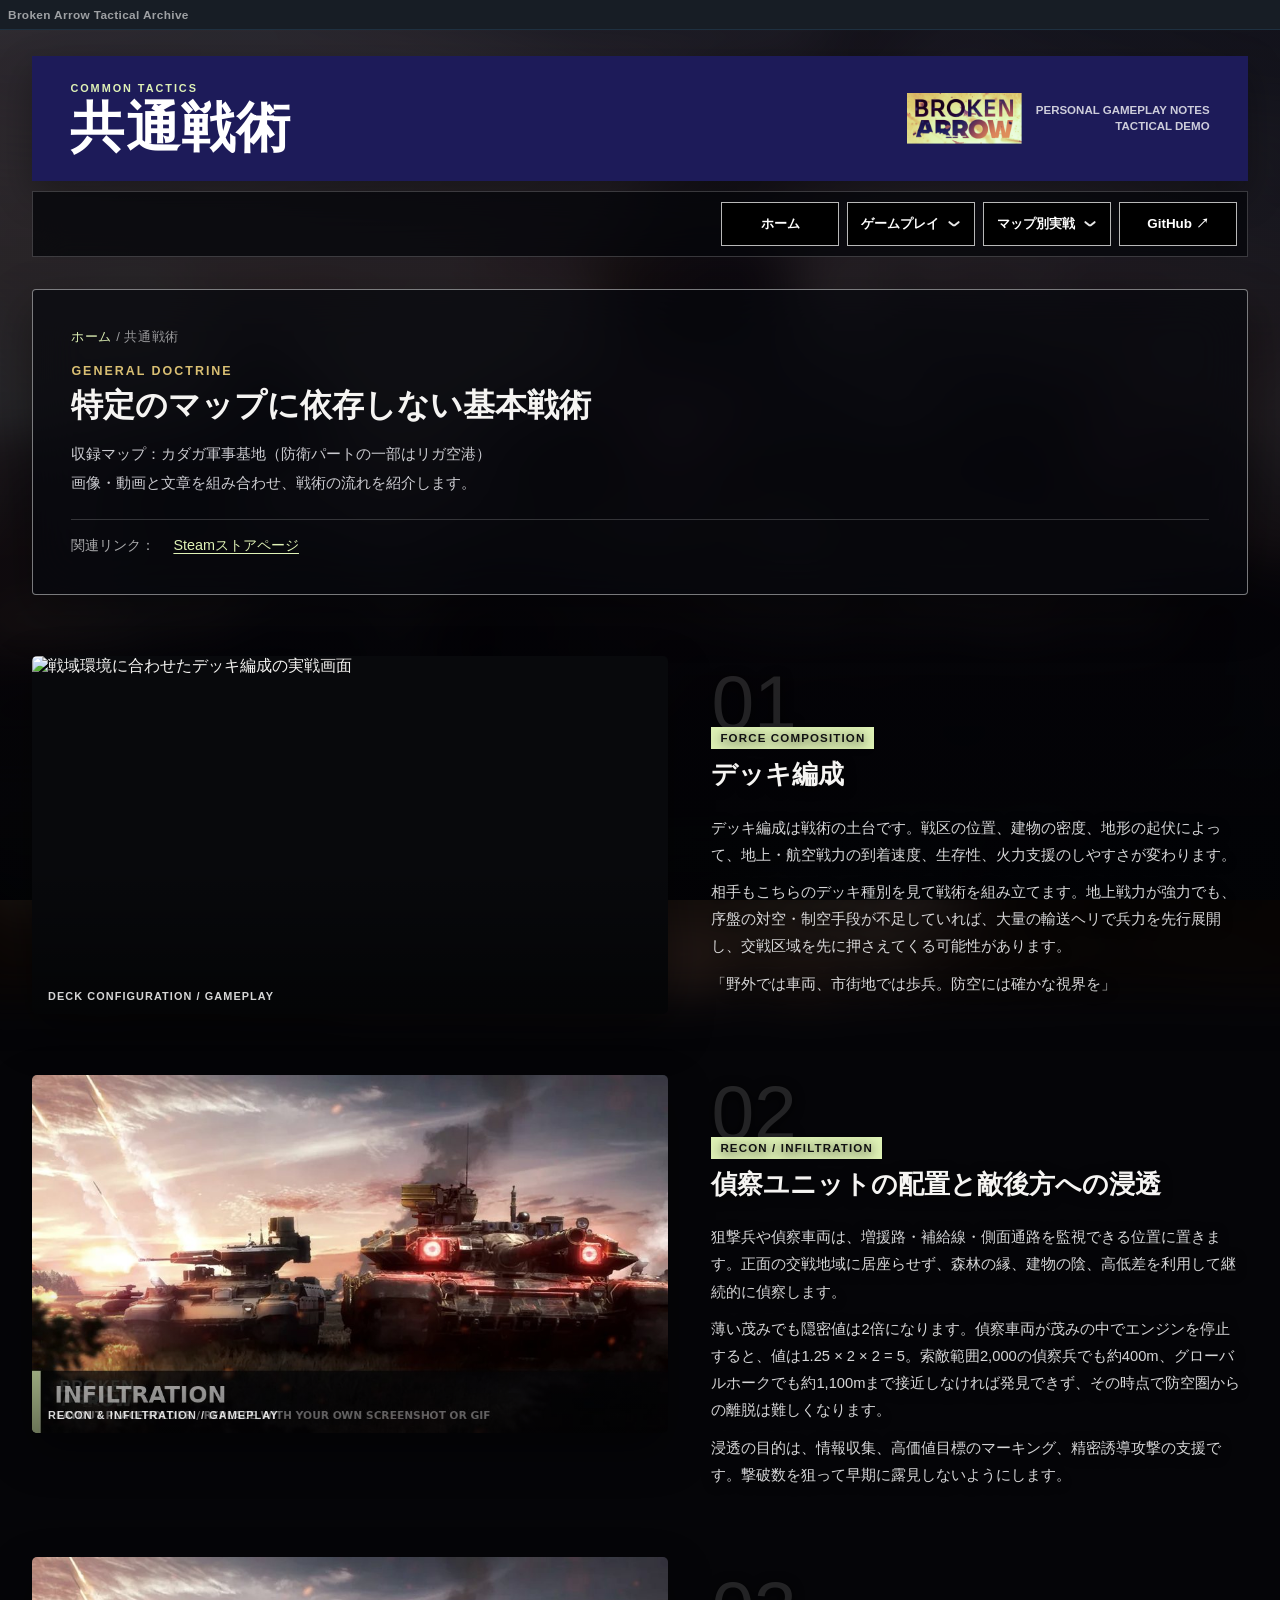
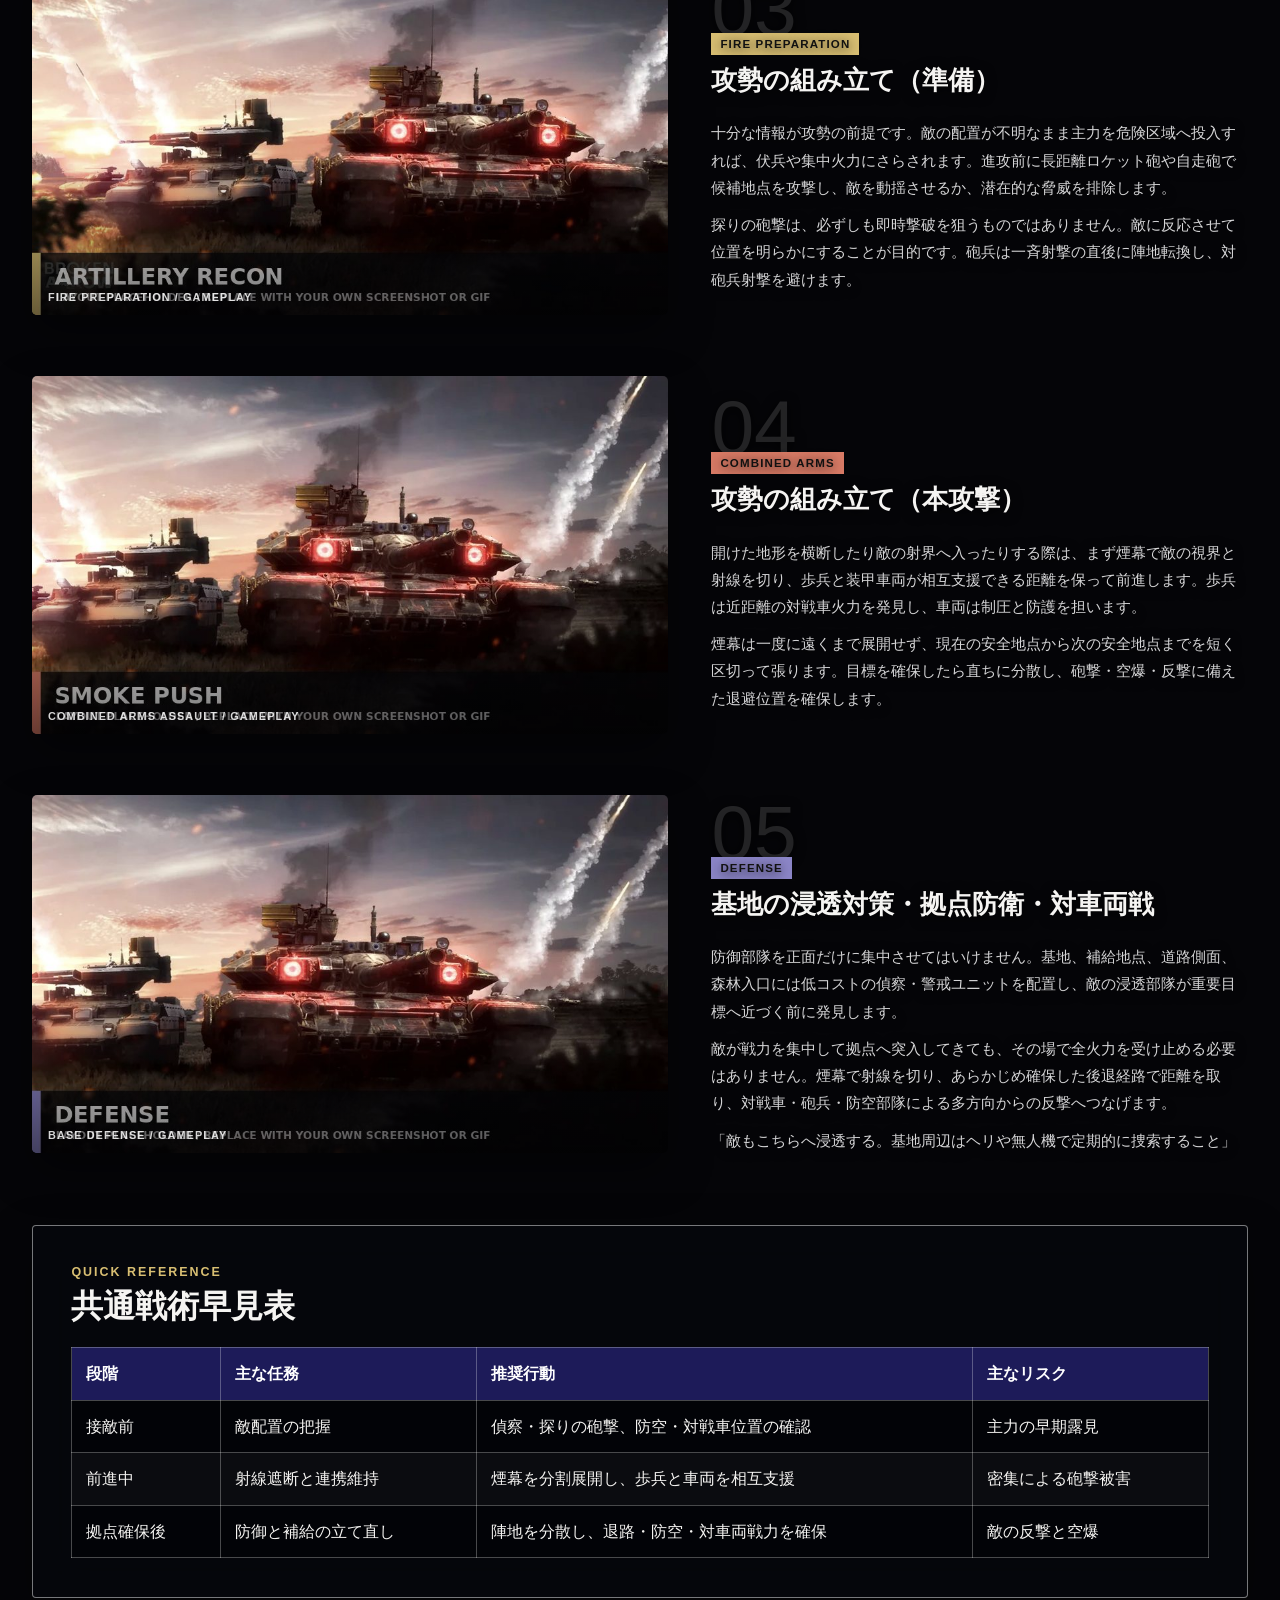
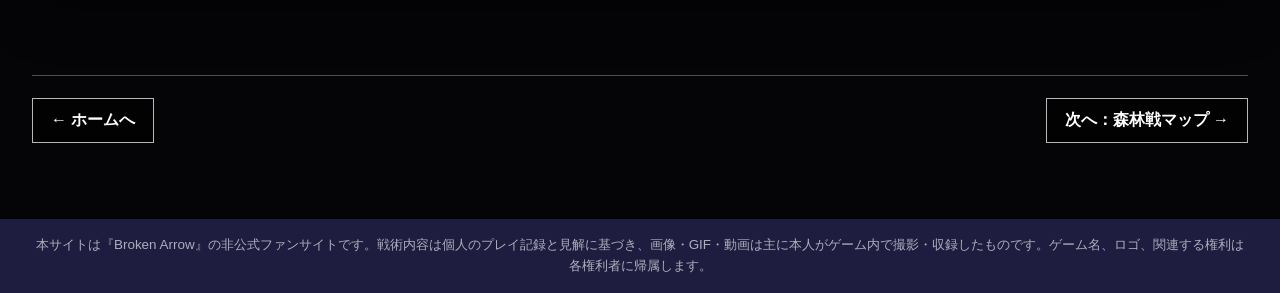
==== basics.html @ 2e955ef0 "Deploy Broken Arrow website" ====
<!DOCTYPE html>
<html lang="ja"><head><meta charset="UTF-8"><meta name="viewport" content="width=device-width, initial-scale=1.0"><title>共通戦術 | Broken Arrow Demo</title><link rel="stylesheet" href="css/style.css"></head>
<body>
<header class="top-line">Broken Arrow Tactical Archive</header>
<header class="manual-title-wrap">
    <div class="manual-title-bar">
        <div>
            <p class="manual-title-kicker">COMMON TACTICS</p>
            <h1>共通戦術</h1>
        </div>
        <div class="manual-title-brand">
            <img src="images/index/broken-arrow-logo.png" alt="Broken Arrowのロゴ">
            <p>PERSONAL GAMEPLAY NOTES<br>TACTICAL DEMO</p>
        </div>
    </div>
</header>
<nav class="global-menu page-frame" aria-label="メインナビゲーション">
    <a class="menu-card " href="index.html" >ホーム</a>
    <div class="menu-dropdown">
        <button class="menu-card menu-dropdown-toggle" type="button" aria-expanded="false">
            ゲームプレイ <span class="menu-chevron" aria-hidden="true"></span>
        </button>
        <div class="menu-panel">
            <div class="menu-submenu">
                <a class="menu-submenu-trigger" href="basics.html" aria-haspopup="true" aria-expanded="false" aria-current="page">
                    <span>共通戦術</span>
                    <span class="menu-submenu-chevron" aria-hidden="true">›</span>
                </a>
                <div class="menu-panel menu-subpanel">
                    <a href="basics.html#intro">共通戦術概要</a>
                    <a href="basics.html#deck-configuration">デッキ編成</a>
                    <a href="basics.html#infiltration">偵察ユニットの配置と敵後方への浸透</a>
                    <a href="basics.html#attack-preparation">攻勢の組み立て（準備）</a>
                    <a href="basics.html#attack-execution">攻勢の組み立て（本攻撃）</a>
                    <a href="basics.html#defense">基地の浸透対策・拠点防衛・対車両戦</a>
                </div>
            </div>
        </div>
    </div>
    <div class="menu-dropdown">
        <button class="menu-card menu-dropdown-toggle" type="button" aria-expanded="false">
            マップ別実戦 <span class="menu-chevron" aria-hidden="true"></span>
        </button>
        <div class="menu-panel">
            <div class="menu-submenu">
                <a class="menu-submenu-trigger" href="forest.html" aria-haspopup="true" aria-expanded="false">
                    <span>森林戦マップ</span>
                    <span class="menu-submenu-chevron" aria-hidden="true">›</span>
                </a>
                <div class="menu-panel menu-subpanel">
                    <a href="forest.html#intro">森林戦概要</a>
                    <a href="forest.html#deck-selection">デッキ選択</a>
                    <a href="forest.html#opening">序盤の拠点確保</a>
                    <a href="forest.html#standoff">対峙</a>
                    <a href="forest.html#fire-support">火力支援</a>
                </div>
            </div>
            <div class="menu-submenu">
                <a class="menu-submenu-trigger" href="city.html" aria-haspopup="true" aria-expanded="false">
                    <span>市街戦マップ</span>
                    <span class="menu-submenu-chevron" aria-hidden="true">›</span>
                </a>
                <div class="menu-panel menu-subpanel">
                    <a href="city.html#intro">市街戦概要</a>
                    <a href="city.html#deck-selection">デッキ選択</a>
                    <a href="city.html#rapid-mobility">迅速展開</a>
                    <a href="city.html#air-ground-coordination">地空連携</a>
                    <a href="city.html#joint-assault">大規模共同攻勢</a>
                </div>
            </div>
        </div>
    </div>
    <a class="menu-card" href="https://github.com/a1554457035/test_station" target="_blank" rel="noopener noreferrer">GitHub ↗</a>
</nav>
<main class="site-main">
<section class="intro-panel page-frame" id="intro">
    <p class="breadcrumb"><a href="index.html">ホーム</a> / 共通戦術</p>
    <p class="section-kicker">GENERAL DOCTRINE</p>
    <h2>特定のマップに依存しない基本戦術</h2>
    <p>収録マップ：カダガ軍事基地（防衛パートの一部はリガ空港）</p>
    <p>画像・動画と文章を組み合わせ、戦術の流れを紹介します。</p>
    <div class="source-links"><span>関連リンク：</span><a href="https://store.steampowered.com/app/1604270/_/" target="_blank" rel="noopener noreferrer">Steamストアページ</a></div>
</section>
<section class="content-module page-frame" id="deck-configuration">
    <figure class="content-media">
        <img src="images/basics/deck-configuration.png" alt="戦域環境に合わせたデッキ編成の実戦画面">
        <figcaption>DECK CONFIGURATION / GAMEPLAY</figcaption>
    </figure>
    <div class="content-copy">
        <p class="module-number">01</p>
        <p class="module-tag tag-lime">FORCE COMPOSITION</p>
        <h2>デッキ編成</h2>
        <p>デッキ編成は戦術の土台です。戦区の位置、建物の密度、地形の起伏によって、地上・航空戦力の到着速度、生存性、火力支援のしやすさが変わります。</p>
        <p>相手もこちらのデッキ種別を見て戦術を組み立てます。地上戦力が強力でも、序盤の対空・制空手段が不足していれば、大量の輸送ヘリで兵力を先行展開し、交戦区域を先に押さえてくる可能性があります。</p>
        <p>「野外では車両、市街地では歩兵。防空には確かな視界を」</p>
    </div>
</section><section class="content-module page-frame" id="infiltration">
    <figure class="content-media">
        <video src="images/basics/recon-infiltration.mp4" poster="images/basics/infiltration.jpg" aria-label="偵察配置と敵後方浸透の実戦映像" autoplay muted loop playsinline preload="metadata"></video>
        <figcaption>RECON &amp; INFILTRATION / GAMEPLAY</figcaption>
    </figure>
    <div class="content-copy">
        <p class="module-number">02</p>
        <p class="module-tag tag-lime">RECON / INFILTRATION</p>
        <h2>偵察ユニットの配置と敵後方への浸透</h2>
        <p>狙撃兵や偵察車両は、増援路・補給線・側面通路を監視できる位置に置きます。正面の交戦地域に居座らせず、森林の縁、建物の陰、高低差を利用して継続的に偵察します。</p>
        <p>薄い茂みでも隠密値は2倍になります。偵察車両が茂みの中でエンジンを停止すると、値は1.25 × 2 × 2 = 5。索敵範囲2,000の偵察兵でも約400m、グローバルホークでも約1,100mまで接近しなければ発見できず、その時点で防空圏からの離脱は難しくなります。</p>
        <p>浸透の目的は、情報収集、高価値目標のマーキング、精密誘導攻撃の支援です。撃破数を狙って早期に露見しないようにします。</p>
    </div>
</section><section class="content-module page-frame" id="attack-preparation">
    <figure class="content-media">
        <video src="images/basics/attack-preparation.mp4" poster="images/basics/artillery-recon.jpg" aria-label="長距離火力で潜在的脅威を制圧する攻勢準備の実戦映像" autoplay muted loop playsinline preload="metadata"></video>
        <figcaption>FIRE PREPARATION / GAMEPLAY</figcaption>
    </figure>
    <div class="content-copy">
        <p class="module-number">03</p>
        <p class="module-tag tag-gold">FIRE PREPARATION</p>
        <h2>攻勢の組み立て（準備）</h2>
        <p>十分な情報が攻勢の前提です。敵の配置が不明なまま主力を危険区域へ投入すれば、伏兵や集中火力にさらされます。進攻前に長距離ロケット砲や自走砲で候補地点を攻撃し、敵を動揺させるか、潜在的な脅威を排除します。</p>
        <p>探りの砲撃は、必ずしも即時撃破を狙うものではありません。敵に反応させて位置を明らかにすることが目的です。砲兵は一斉射撃の直後に陣地転換し、対砲兵射撃を避けます。</p>
    </div>
</section><section class="content-module page-frame" id="attack-execution">
    <figure class="content-media">
        <video src="images/basics/attack-execution.mp4" poster="images/basics/smoke-push.jpg" aria-label="煙幕下で歩兵と装甲車両が連携する実戦映像" autoplay muted loop playsinline preload="metadata"></video>
        <figcaption>COMBINED ARMS ASSAULT / GAMEPLAY</figcaption>
    </figure>
    <div class="content-copy">
        <p class="module-number">04</p>
        <p class="module-tag tag-coral">COMBINED ARMS</p>
        <h2>攻勢の組み立て（本攻撃）</h2>
        <p>開けた地形を横断したり敵の射界へ入ったりする際は、まず煙幕で敵の視界と射線を切り、歩兵と装甲車両が相互支援できる距離を保って前進します。歩兵は近距離の対戦車火力を発見し、車両は制圧と防護を担います。</p>
        <p>煙幕は一度に遠くまで展開せず、現在の安全地点から次の安全地点までを短く区切って張ります。目標を確保したら直ちに分散し、砲撃・空爆・反撃に備えた退避位置を確保します。</p>
    </div>
</section><section class="content-module page-frame" id="defense">
    <figure class="content-media">
        <video src="images/basics/base-defense.mp4" poster="images/basics/defense.jpg" aria-label="基地と拠点の防衛、対車両戦闘の実戦映像" autoplay muted loop playsinline preload="metadata"></video>
        <figcaption>BASE DEFENSE / GAMEPLAY</figcaption>
    </figure>
    <div class="content-copy">
        <p class="module-number">05</p>
        <p class="module-tag tag-purple">DEFENSE</p>
        <h2>基地の浸透対策・拠点防衛・対車両戦</h2>
        <p>防御部隊を正面だけに集中させてはいけません。基地、補給地点、道路側面、森林入口には低コストの偵察・警戒ユニットを配置し、敵の浸透部隊が重要目標へ近づく前に発見します。</p>
        <p>敵が戦力を集中して拠点へ突入してきても、その場で全火力を受け止める必要はありません。煙幕で射線を切り、あらかじめ確保した後退経路で距離を取り、対戦車・砲兵・防空部隊による多方向からの反撃へつなげます。</p>
        <p>「敵もこちらへ浸透する。基地周辺はヘリや無人機で定期的に捜索すること」</p>
    </div>
</section>
<section class="table-panel page-frame"><p class="section-kicker">QUICK REFERENCE</p><h2>共通戦術早見表</h2><div class="table-scroll"><table class="strategy-table"><thead><tr><th>段階</th><th>主な任務</th><th>推奨行動</th><th>主なリスク</th></tr></thead><tbody><tr><td>接敵前</td><td>敵配置の把握</td><td>偵察・探りの砲撃、防空・対戦車位置の確認</td><td>主力の早期露見</td></tr><tr><td>前進中</td><td>射線遮断と連携維持</td><td>煙幕を分割展開し、歩兵と車両を相互支援</td><td>密集による砲撃被害</td></tr><tr><td>拠点確保後</td><td>防御と補給の立て直し</td><td>陣地を分散し、退路・防空・対車両戦力を確保</td><td>敵の反撃と空爆</td></tr></tbody></table></div></section>
<nav class="bottom-nav page-frame"><a href="index.html">← ホームへ</a><a href="forest.html">次へ：森林戦マップ →</a></nav>
</main>
<footer class="site-footer">
    本サイトは『Broken Arrow』の非公式ファンサイトです。戦術内容は個人のプレイ記録と見解に基づき、画像・GIF・動画は主に本人がゲーム内で撮影・収録したものです。ゲーム名、ロゴ、関連する権利は各権利者に帰属します。
</footer>
<script src="js/demo-menu.js"></script>
</body></html>
---- css/style.css ----
* {
    margin: 0;
    padding: 0;
    box-sizing: border-box;
}

:root {
    --manual-blue: #1D1B59;
    --manual-deep: #1E1D40;
    --manual-lime: #DFF2B6;
    --manual-gold: #D9BF73;
    --manual-coral: #D97B66;
    --manual-purple: #8C86C8;
    --page-width: 95%;
    --page-max: 1680px;
    --glass-dark: rgba(7, 8, 13, 0.70);
    --text-main: #F5F4F2;
    --text-muted: #CBCBD0;
}

html {
    min-height: 100%;
    background: #050508;
    scroll-behavior: smooth;
}

body {
    position: relative;
    isolation: isolate;
    min-height: 100vh;
    overflow-x: hidden;
    background: #050508;
    color: var(--text-main);
    font-family: "Noto Sans JP", "Yu Gothic", "Hiragino Kaku Gothic ProN", Meiryo, Arial, sans-serif;
    line-break: strict;
    overflow-wrap: break-word;
}

body::before {
    content: "";
    position: fixed;
    inset: -5%;
    z-index: -2;
    background: url("../images/index/background.png") center top / cover no-repeat;
    filter: blur(22px) brightness(0.48) saturate(0.72);
    transform: scale(1.1);
}

body::after {
    content: "";
    position: fixed;
    inset: 0;
    z-index: -1;
    background:
        linear-gradient(to bottom, rgba(10, 9, 28, 0.38), rgba(2, 3, 6, 0.92)),
        rgba(0, 0, 0, 0.24);
}

a {
    color: inherit;
}

img,
video {
    max-width: 100%;
}

.top-line {
    width: 100%;
    min-height: 30px;
    padding: 5px clamp(8px, 0.6vw, 14px);
    display: flex;
    align-items: center;
    background: #171D25;
    color: rgba(255, 255, 255, 0.58);
    border-bottom: 1px solid #1E3040;
    font-size: clamp(0.74rem, 0.82vw, 0.95rem);
    font-weight: 700;
    letter-spacing: 0.03em;
}

.page-frame {
    width: min(var(--page-width), var(--page-max));
    margin-inline: auto;
}

.manual-title-wrap {
    padding-top: clamp(16px, 2vw, 30px);
}

.manual-title-bar {
    width: min(var(--page-width), var(--page-max));
    min-height: clamp(96px, 8vw, 138px);
    margin-inline: auto;
    padding: clamp(18px, 2.1vw, 34px) clamp(22px, 3vw, 48px);
    display: flex;
    align-items: center;
    justify-content: space-between;
    gap: clamp(24px, 4vw, 70px);
    background: var(--manual-blue);
    color: #fff;
    box-shadow: 0 14px 34px rgba(0, 0, 0, 0.32);
}

.manual-title-kicker {
    margin-bottom: 7px;
    color: var(--manual-lime);
    font-size: clamp(0.68rem, 0.8vw, 0.86rem);
    font-weight: 900;
    letter-spacing: 0.18em;
}

.manual-title-bar h1 {
    font-family: Impact, "Arial Narrow", "Noto Sans JP", "Yu Gothic", sans-serif;
    font-size: clamp(2.15rem, 4.2vw, 5rem);
    font-weight: 900;
    line-height: 0.98;
    letter-spacing: 0.025em;
}

.manual-title-brand {
    flex: 0 1 360px;
    min-width: 230px;
    display: flex;
    align-items: center;
    justify-content: flex-end;
    gap: 14px;
}

.manual-title-brand img {
    width: clamp(92px, 9vw, 150px);
    height: auto;
    display: block;
}

.manual-title-brand p {
    color: rgba(255,255,255,0.78);
    font-size: clamp(0.72rem, 0.85vw, 0.9rem);
    font-weight: 800;
    line-height: 1.45;
    text-align: right;
}

.global-menu {
    position: relative;
    z-index: 20;
    margin-top: 10px;
    padding: 10px;
    display: flex;
    align-items: stretch;
    justify-content: flex-end;
    flex-wrap: wrap;
    gap: 8px;
    border: 1px solid rgba(255,255,255,0.20);
    background: rgba(4, 5, 9, 0.72);
    backdrop-filter: blur(16px);
    -webkit-backdrop-filter: blur(16px);
}

.menu-card {
    min-width: 118px;
    min-height: 44px;
    padding: 9px 13px;
    display: inline-flex;
    align-items: center;
    justify-content: center;
    gap: 8px;
    border: 1px solid rgba(255,255,255,0.72);
    background: #000;
    color: #fff;
    font: inherit;
    font-size: 0.84rem;
    font-weight: 800;
    text-decoration: none;
    cursor: pointer;
    transition: background 160ms ease, box-shadow 160ms ease, transform 160ms ease;
}

.menu-card:hover,
.menu-card:focus-visible,
.menu-card.active,
.menu-card[aria-current="page"],
.menu-dropdown.is-open > .menu-card {
    background: linear-gradient(90deg, rgba(223,242,182,0.12), rgba(83,143,75,0.72), rgba(223,242,182,0.12));
    box-shadow: 0 0 18px rgba(87,155,79,0.32);
    transform: translateY(-1px);
}

.menu-card:focus-visible,
.menu-panel a:focus-visible {
    outline: 2px solid var(--manual-lime);
    outline-offset: 2px;
}

.menu-dropdown {
    position: relative;
}

.menu-chevron {
    position: relative;
    width: 14px;
    height: 14px;
    flex: 0 0 14px;
    display: inline-block;
    color: rgba(255,255,255,0.90);
    transform-origin: 50% 50%;
    transition: transform 220ms cubic-bezier(0.22, 1, 0.36, 1);
}

.menu-chevron::before,
.menu-chevron::after {
    content: "";
    position: absolute;
    top: 8.25px;
    width: 7px;
    height: 2px;
    border-radius: 999px;
    background: currentColor;
}

.menu-chevron::before {
    left: 0;
    transform: rotate(40deg);
    transform-origin: right center;
}

.menu-chevron::after {
    right: 0;
    transform: rotate(-40deg);
    transform-origin: left center;
}

.menu-dropdown.is-open > .menu-card .menu-chevron {
    transform: rotate(180deg);
}

.menu-panel {
    position: absolute;
    top: calc(100% + 7px);
    left: 0;
    z-index: 40;
    min-width: 190px;
    padding: 5px;
    display: grid;
    gap: 2px;
    border: 1px solid rgba(255,255,255,0.72);
    background: rgba(0,0,0,0.96);
    opacity: 0;
    visibility: hidden;
    transform: translateY(-7px);
    transition: opacity 160ms ease, transform 160ms ease, visibility 160ms ease;
}

.menu-dropdown.is-open > .menu-panel {
    opacity: 1;
    visibility: visible;
    transform: translateY(0);
}

.menu-panel a {
    padding: 10px 12px;
    color: rgba(255,255,255,0.84);
    text-decoration: none;
    font-size: 0.86rem;
    line-height: 1.45;
}

.menu-panel a:hover {
    background: var(--manual-blue);
    color: #fff;
}

.menu-submenu {
    position: relative;
}

.menu-submenu-trigger {
    display: flex;
    align-items: center;
    justify-content: space-between;
    gap: 18px;
}

.menu-submenu-chevron {
    display: inline-block;
    color: var(--manual-lime);
    font-size: 1.15em;
    line-height: 1;
    transition: transform 160ms ease;
}

.menu-subpanel {
    top: -5px;
    left: calc(100% + 7px);
    min-width: 210px;
    transform: translateX(-7px);
}

.menu-subpanel::before {
    content: "";
    position: absolute;
    top: 0;
    right: 100%;
    width: 8px;
    height: 100%;
}

.menu-submenu:hover > .menu-submenu-trigger,
.menu-submenu:focus-within > .menu-submenu-trigger,
.menu-submenu.is-open > .menu-submenu-trigger {
    background: var(--manual-blue);
    color: #fff;
}

.menu-submenu:hover > .menu-submenu-trigger .menu-submenu-chevron,
.menu-submenu:focus-within > .menu-submenu-trigger .menu-submenu-chevron,
.menu-submenu.is-open > .menu-submenu-trigger .menu-submenu-chevron {
    transform: translateX(2px);
}

.menu-submenu:hover > .menu-subpanel,
.menu-submenu:focus-within > .menu-subpanel,
.menu-submenu.is-open > .menu-subpanel {
    opacity: 1;
    visibility: visible;
    transform: translateX(0);
}

.site-main {
    padding: clamp(18px, 2.5vw, 38px) 0 clamp(54px, 6vw, 96px);
}

.intro-panel,
.directory-panel,
.table-panel {
    height: auto;
    padding: clamp(22px, 3vw, 46px);
    border: 1px solid rgba(255,255,255,0.46);
    border-radius: 4px;
    background: var(--glass-dark);
    box-shadow: 0 18px 46px rgba(0,0,0,0.34);
    backdrop-filter: blur(24px) saturate(0.78);
    -webkit-backdrop-filter: blur(24px) saturate(0.78);
}

.breadcrumb {
    margin-bottom: 18px;
    color: rgba(255,255,255,0.58);
    font-size: 0.82rem;
    letter-spacing: 0.04em;
}

.breadcrumb a {
    color: var(--manual-lime);
    text-decoration: none;
}

.section-kicker {
    margin-bottom: 8px;
    color: var(--manual-gold);
    font-size: 0.78rem;
    font-weight: 900;
    letter-spacing: 0.16em;
}

.intro-panel h2,
.directory-panel h2,
.table-panel h2 {
    margin-bottom: 14px;
    font-size: clamp(1.65rem, 2.5vw, 2.75rem);
    line-height: 1.2;
}

.intro-panel > p:not(.breadcrumb):not(.section-kicker),
.directory-panel > p:not(.section-kicker),
.table-panel > p:not(.section-kicker) {
    max-width: 1120px;
    color: var(--text-muted);
    font-size: clamp(0.96rem, 1.08vw, 1.08rem);
    line-height: 1.9;
}

.source-links {
    margin-top: 22px;
    padding-top: 16px;
    display: flex;
    flex-wrap: wrap;
    gap: 10px 18px;
    border-top: 1px solid rgba(255,255,255,0.18);
    color: rgba(255,255,255,0.66);
    font-size: 0.9rem;
}

.source-links a {
    color: var(--manual-lime);
    text-underline-offset: 3px;
}

.content-module {
    margin-top: clamp(34px, 4.8vw, 78px);
    display: grid;
    grid-template-columns: minmax(0, 1.08fr) minmax(340px, 0.92fr);
    align-items: stretch;
    gap: clamp(24px, 3vw, 56px);
}

.content-media {
    position: relative;
    width: 100%;
    aspect-ratio: 16 / 9;
    align-self: start;
    min-width: 0;
    margin: 0;
    overflow: hidden;
    border-radius: 5px;
    background: #08090C;
    box-shadow: 0 18px 44px rgba(0,0,0,0.42);
}

.content-media::after {
    content: "";
    position: absolute;
    inset: 0;
    pointer-events: none;
    background: linear-gradient(to top, rgba(0,0,0,0.52), transparent 42%);
}

.content-media img,
.content-media video {
    width: 100%;
    height: 100%;
    display: block;
    object-fit: cover;
}

.content-media figcaption {
    position: absolute;
    left: 16px;
    bottom: 12px;
    z-index: 1;
    color: rgba(255,255,255,0.84);
    font-size: clamp(0.68rem, 0.75vw, 0.8rem);
    font-weight: 900;
    letter-spacing: 0.1em;
}

.content-copy {
    min-width: 0;
    min-height: 100%;
    padding: clamp(4px,0.5vw,10px) clamp(4px,0.4vw,10px);
    display: flex;
    flex-direction: column;
    justify-content: center;
    color: var(--text-main);
    text-shadow: 0 2px 12px rgba(0,0,0,0.92);
}

.module-number {
    margin: 0 0 -6px;
    color: rgba(255,255,255,0.13);
    font-family: Impact, "Arial Narrow", Arial, sans-serif;
    font-size: clamp(3.2rem, 6vw, 7rem);
    line-height: 0.8;
}

.module-tag {
    width: fit-content;
    margin-bottom: 10px;
    padding: 5px 9px;
    color: #111;
    font-size: 0.72rem;
    font-weight: 900;
    letter-spacing: 0.1em;
}

.tag-lime { background: var(--manual-lime); }
.tag-gold { background: var(--manual-gold); }
.tag-coral { background: var(--manual-coral); }
.tag-purple { background: var(--manual-purple); }

.content-copy h2 {
    margin-bottom: 14px;
    font-size: clamp(1.45rem, 2vw, 2.35rem);
    line-height: 1.22;
}

.content-copy p:not(.module-number):not(.module-tag) {
    margin-top: 10px;
    color: rgba(242,242,244,0.88);
    font-size: clamp(0.92rem, 1vw, 1.05rem);
    line-height: 1.85;
}

.action-row {
    margin-top: 20px;
    display: flex;
    flex-wrap: wrap;
    gap: 10px;
}

.action-button {
    padding: 10px 16px;
    display: inline-flex;
    align-items: center;
    justify-content: center;
    border: 1px solid rgba(255,255,255,0.78);
    background: rgba(0,0,0,0.62);
    color: #fff;
    font-weight: 800;
    text-decoration: none;
    transition: background 160ms ease, box-shadow 160ms ease;
}

.action-button:hover,
.action-button:focus-visible {
    background: linear-gradient(90deg, rgba(223,242,182,0.10), rgba(83,143,75,0.72), rgba(223,242,182,0.10));
    box-shadow: 0 0 18px rgba(87,155,79,0.32);
}

.steam-visual {
    padding: clamp(18px, 3vw, 36px);
    display: grid;
    align-content: center;
    gap: 18px;
    background: linear-gradient(135deg, #203447, #101A25);
}

.steam-visual::after {
    background: linear-gradient(to top, rgba(0,0,0,0.32), transparent 52%);
}

.steam-visual img {
    width: min(280px, 58%);
    height: auto;
    object-fit: contain;
}

.steam-visual-links {
    position: relative;
    z-index: 2;
    display: grid;
    grid-template-columns: repeat(2, minmax(0,1fr));
    gap: 12px;
}

.steam-visual-links a {
    min-height: 56px;
    padding: 10px 12px;
    display: flex;
    align-items: center;
    justify-content: center;
    border: 1px solid rgba(255,255,255,0.24);
    border-radius: 5px;
    color: #fff;
    font-weight: 800;
    text-align: center;
    text-decoration: none;
}

.steam-store { background: linear-gradient(135deg, #2694D8, #145A96); }
.steam-profile { background: linear-gradient(135deg, #6A9B2F, #3F6F42); }

.directory-panel,
.table-panel {
    margin-top: clamp(38px, 5vw, 76px);
}

.directory-grid {
    margin-top: 24px;
    display: grid;
    grid-template-columns: repeat(3, minmax(0,1fr));
    gap: 16px;
}

.directory-card {
    min-height: 178px;
    padding: 22px;
    display: flex;
    flex-direction: column;
    justify-content: space-between;
    border: 1px solid rgba(255,255,255,0.50);
    background: rgba(0,0,0,0.52);
    color: #fff;
    text-decoration: none;
    transition: transform 160ms ease, background 160ms ease, box-shadow 160ms ease;
}

.directory-card:hover,
.directory-card:focus-visible {
    transform: translateY(-3px);
    background: var(--manual-blue);
    box-shadow: 0 18px 34px rgba(0,0,0,0.32);
}

.directory-card span {
    color: var(--manual-lime);
    font-size: 0.75rem;
    font-weight: 900;
    letter-spacing: 0.14em;
}

.directory-card h3 {
    margin: 12px 0 8px;
    font-size: 1.35rem;
}

.directory-card p {
    color: rgba(255,255,255,0.72);
    line-height: 1.65;
}

.table-scroll {
    margin-top: 22px;
    overflow-x: auto;
}

.strategy-table {
    width: 100%;
    min-width: 760px;
    border-collapse: collapse;
    background: rgba(0,0,0,0.38);
}

.strategy-table th,
.strategy-table td {
    padding: 13px 14px;
    border: 1px solid rgba(255,255,255,0.28);
    text-align: left;
    vertical-align: top;
    line-height: 1.6;
}

.strategy-table th {
    background: var(--manual-blue);
    color: #fff;
}

.strategy-table tr:nth-child(even) td {
    background: rgba(255,255,255,0.035);
}

.bottom-nav {
    margin-top: clamp(46px, 6vw, 92px);
    padding-top: 22px;
    display: flex;
    justify-content: space-between;
    gap: 18px;
    border-top: 1px solid rgba(255,255,255,0.30);
}

.bottom-nav a {
    padding: 11px 18px;
    border: 1px solid rgba(255,255,255,0.72);
    background: rgba(0,0,0,0.54);
    color: #fff;
    font-weight: 800;
    text-decoration: none;
}

.bottom-nav a:hover,
.bottom-nav a:focus-visible {
    background: var(--manual-blue);
}

.site-footer {
    min-height: 64px;
    padding: 16px max(2.5%, 18px);
    display: flex;
    align-items: center;
    justify-content: center;
    background: var(--manual-deep);
    color: rgba(255,255,255,0.64);
    font-size: 0.84rem;
    line-height: 1.55;
    text-align: center;
}

@media (max-width: 980px) {
    .manual-title-bar {
        align-items: flex-start;
        flex-direction: column;
    }

    .manual-title-brand {
        width: 100%;
        justify-content: flex-start;
    }

    .manual-title-brand p {
        text-align: left;
    }

    .global-menu {
        justify-content: flex-start;
    }

    .content-module {
        grid-template-columns: 1fr;
        gap: 20px;
    }

    .content-copy {
        min-height: auto;
        padding-inline: 2px;
    }

    .directory-grid {
        grid-template-columns: repeat(2, minmax(0,1fr));
    }
}

@media (min-width: 621px) and (max-width: 1500px) {
    .global-menu > .menu-dropdown:last-of-type .menu-subpanel {
        right: calc(100% + 7px);
        left: auto;
        transform: translateX(7px);
    }

    .global-menu > .menu-dropdown:last-of-type .menu-subpanel::before {
        right: auto;
        left: 100%;
    }

    .global-menu > .menu-dropdown:last-of-type .menu-submenu:hover > .menu-subpanel,
    .global-menu > .menu-dropdown:last-of-type .menu-submenu:focus-within > .menu-subpanel,
    .global-menu > .menu-dropdown:last-of-type .menu-submenu.is-open > .menu-subpanel {
        transform: translateX(0);
    }
}

@media (max-width: 620px) {
    :root { --page-width: 92%; }

    .manual-title-wrap { padding-top: 12px; }
    .manual-title-bar { min-height: 0; padding: 20px; }

    .manual-title-brand {
        min-width: 0;
        align-items: flex-start;
        flex-direction: column;
    }

    .global-menu {
        display: grid;
        grid-template-columns: repeat(2,minmax(0,1fr));
    }

    .menu-card,
    .menu-dropdown,
    .menu-dropdown > .menu-card {
        width: 100%;
        min-width: 0;
    }

    .menu-panel {
        width: 100%;
        min-width: 0;
    }

    .menu-subpanel {
        position: static;
        display: none;
        margin-top: 2px;
        padding-left: 12px;
        opacity: 1;
        visibility: visible;
        transform: none;
        border: 0;
        border-left: 2px solid rgba(223,242,182,0.48);
        background: rgba(18,17,49,0.96);
    }

    .menu-subpanel::before {
        display: none;
    }

    .menu-submenu:hover > .menu-subpanel,
    .menu-submenu:focus-within > .menu-subpanel,
    .menu-submenu.is-open > .menu-subpanel {
        display: grid;
        transform: none;
    }

    .intro-panel,
    .directory-panel,
    .table-panel { padding: 20px; }

    .source-links { flex-direction: column; }
    .directory-grid { grid-template-columns: 1fr; }
    .steam-visual-links { grid-template-columns: 1fr; }
    .bottom-nav { flex-direction: column; }
    .bottom-nav a { text-align: center; }
}

@media (prefers-reduced-motion: no-preference) {
    .intro-panel,
    .content-module,
    .directory-panel,
    .table-panel {
        animation: moduleReveal 650ms ease-out both;
    }

    .content-module:nth-of-type(2) { animation-delay: 70ms; }
    .content-module:nth-of-type(3) { animation-delay: 130ms; }
    .content-module:nth-of-type(4) { animation-delay: 190ms; }
    .content-module:nth-of-type(5) { animation-delay: 250ms; }
    .content-module:nth-of-type(6) { animation-delay: 310ms; }
}

@media (prefers-reduced-motion: reduce) {
    html { scroll-behavior: auto; }
}

@keyframes moduleReveal {
    from { opacity: 0; transform: translateY(18px); }
    to { opacity: 1; transform: translateY(0); }
}
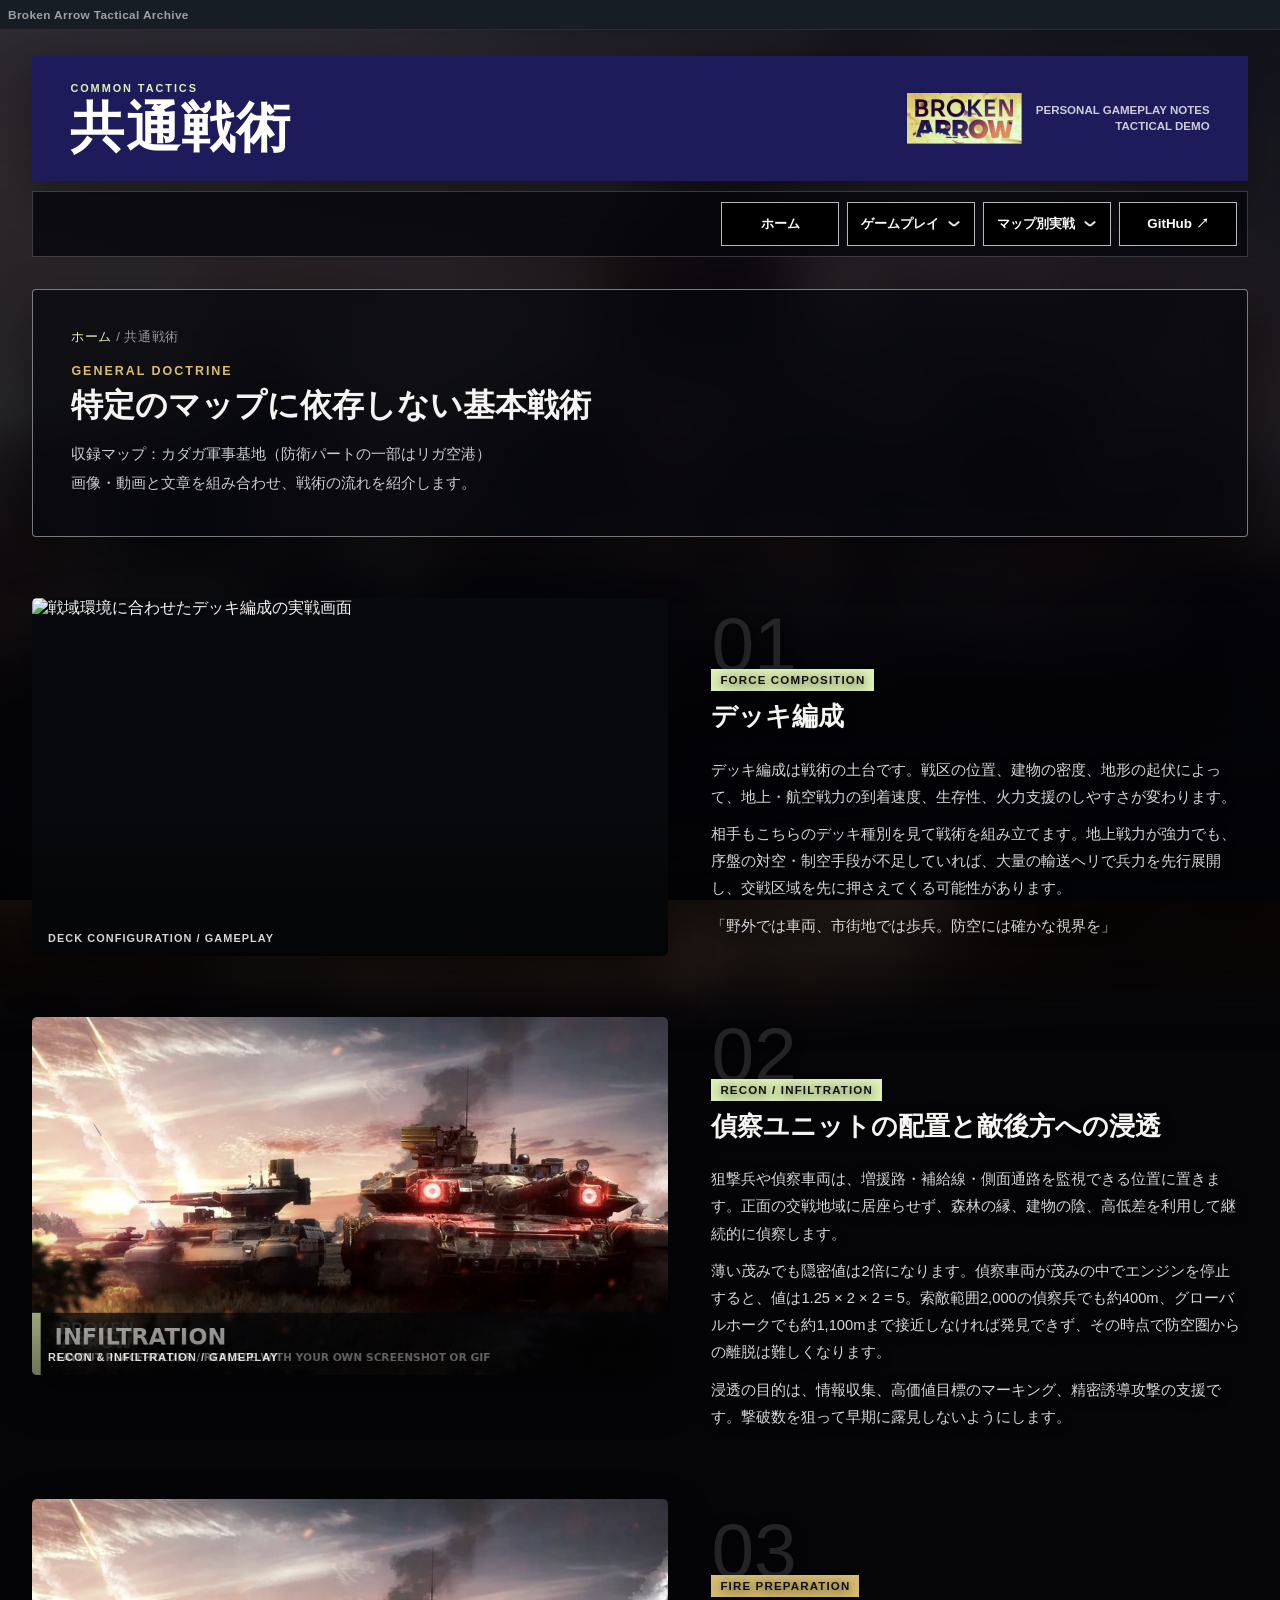
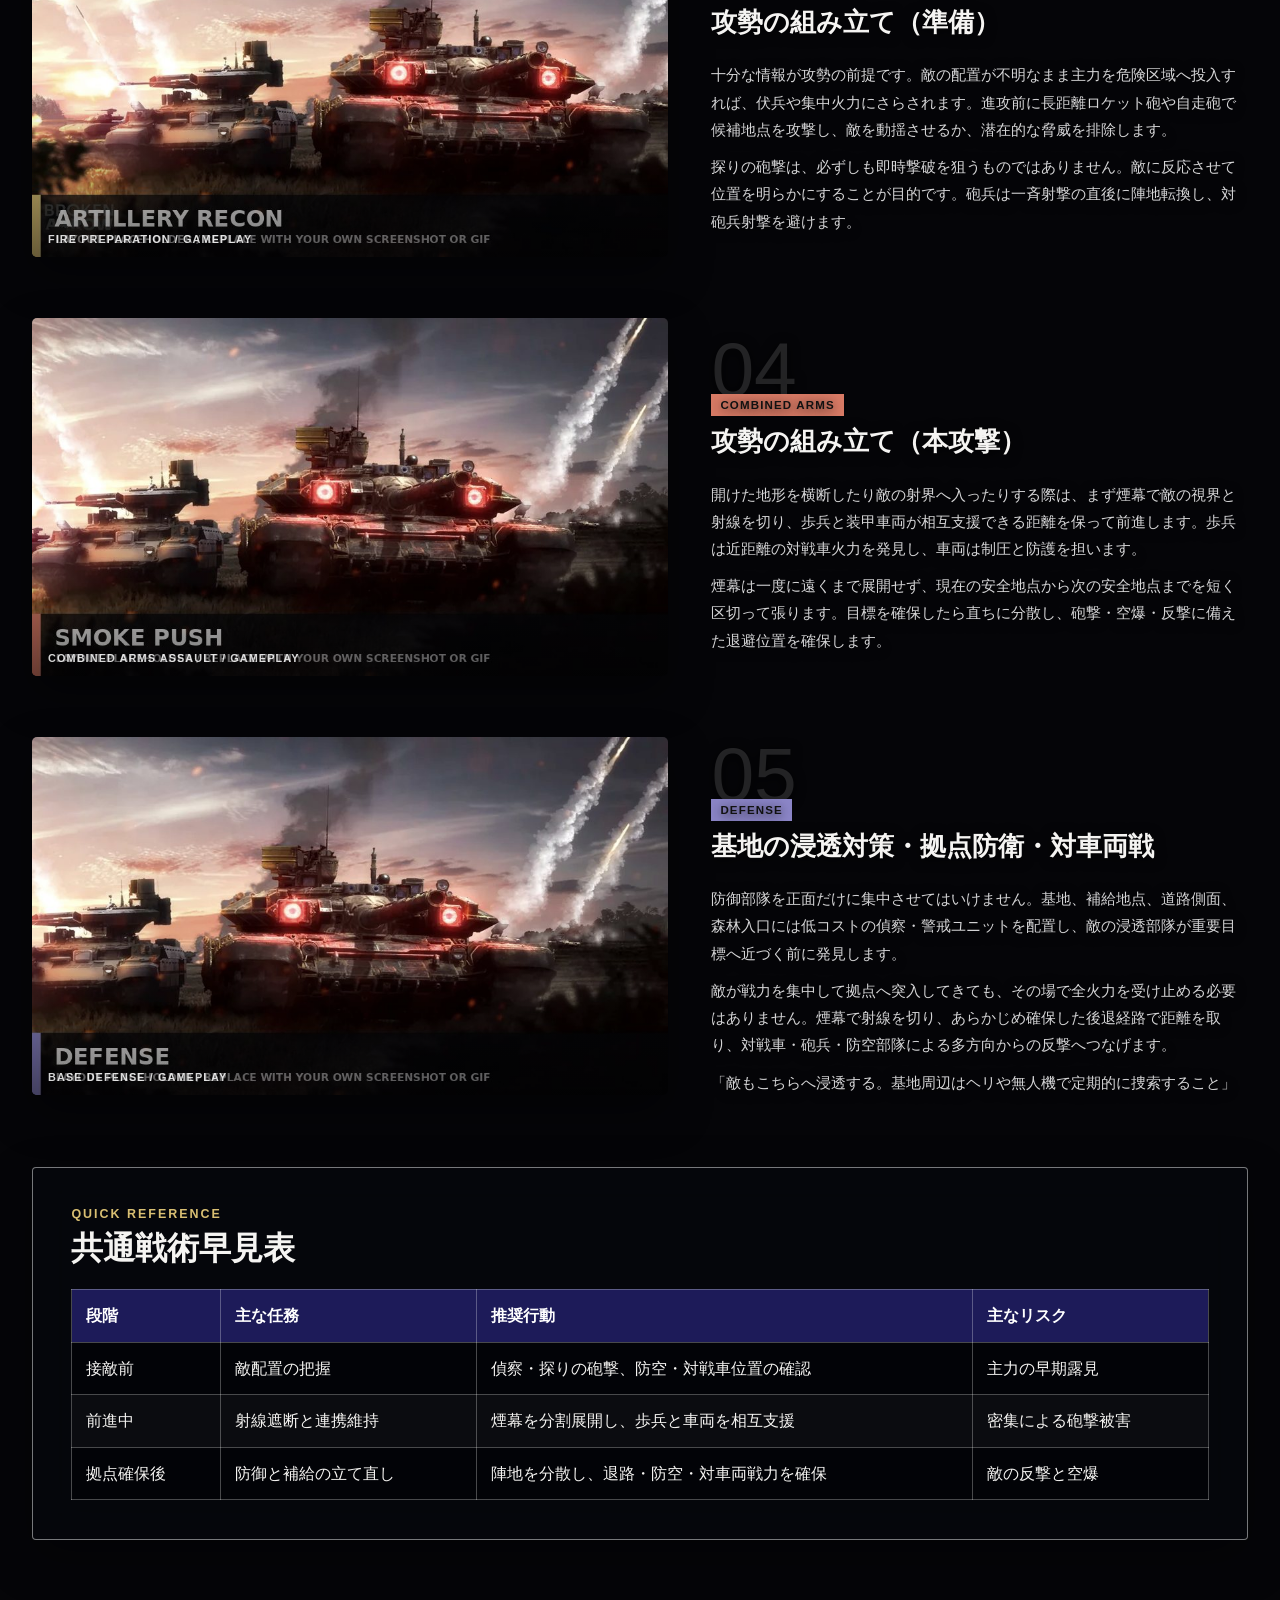
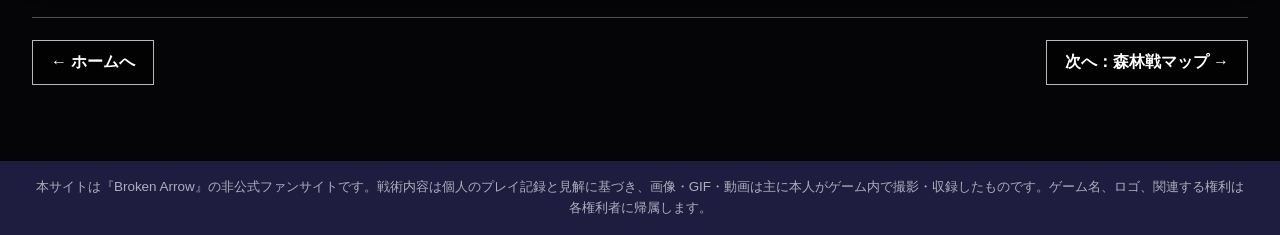
==== commit 52626102: "Remove source links from basics.html Removed the source links section from the basics.html file." ====
--- a/basics.html
+++ b/basics.html
@@ -70,7 +70,7 @@
             </div>
         </div>
     </div>
-    <a class="menu-card" href="https://github.com/a1554457035/test_station" target="_blank" rel="noopener noreferrer">GitHub ↗</a>
+    <a class="menu-card" href="https://github.com/a1554457035/broken-arrow-site" target="_blank" rel="noopener noreferrer">GitHub ↗</a>
 </nav>
 <main class="site-main">
 <section class="intro-panel page-frame" id="intro">
@@ -79,7 +79,6 @@
     <h2>特定のマップに依存しない基本戦術</h2>
     <p>収録マップ：カダガ軍事基地（防衛パートの一部はリガ空港）</p>
     <p>画像・動画と文章を組み合わせ、戦術の流れを紹介します。</p>
-    <div class="source-links"><span>関連リンク：</span><a href="https://store.steampowered.com/app/1604270/_/" target="_blank" rel="noopener noreferrer">Steamストアページ</a></div>
 </section>
 <section class="content-module page-frame" id="deck-configuration">
     <figure class="content-media">
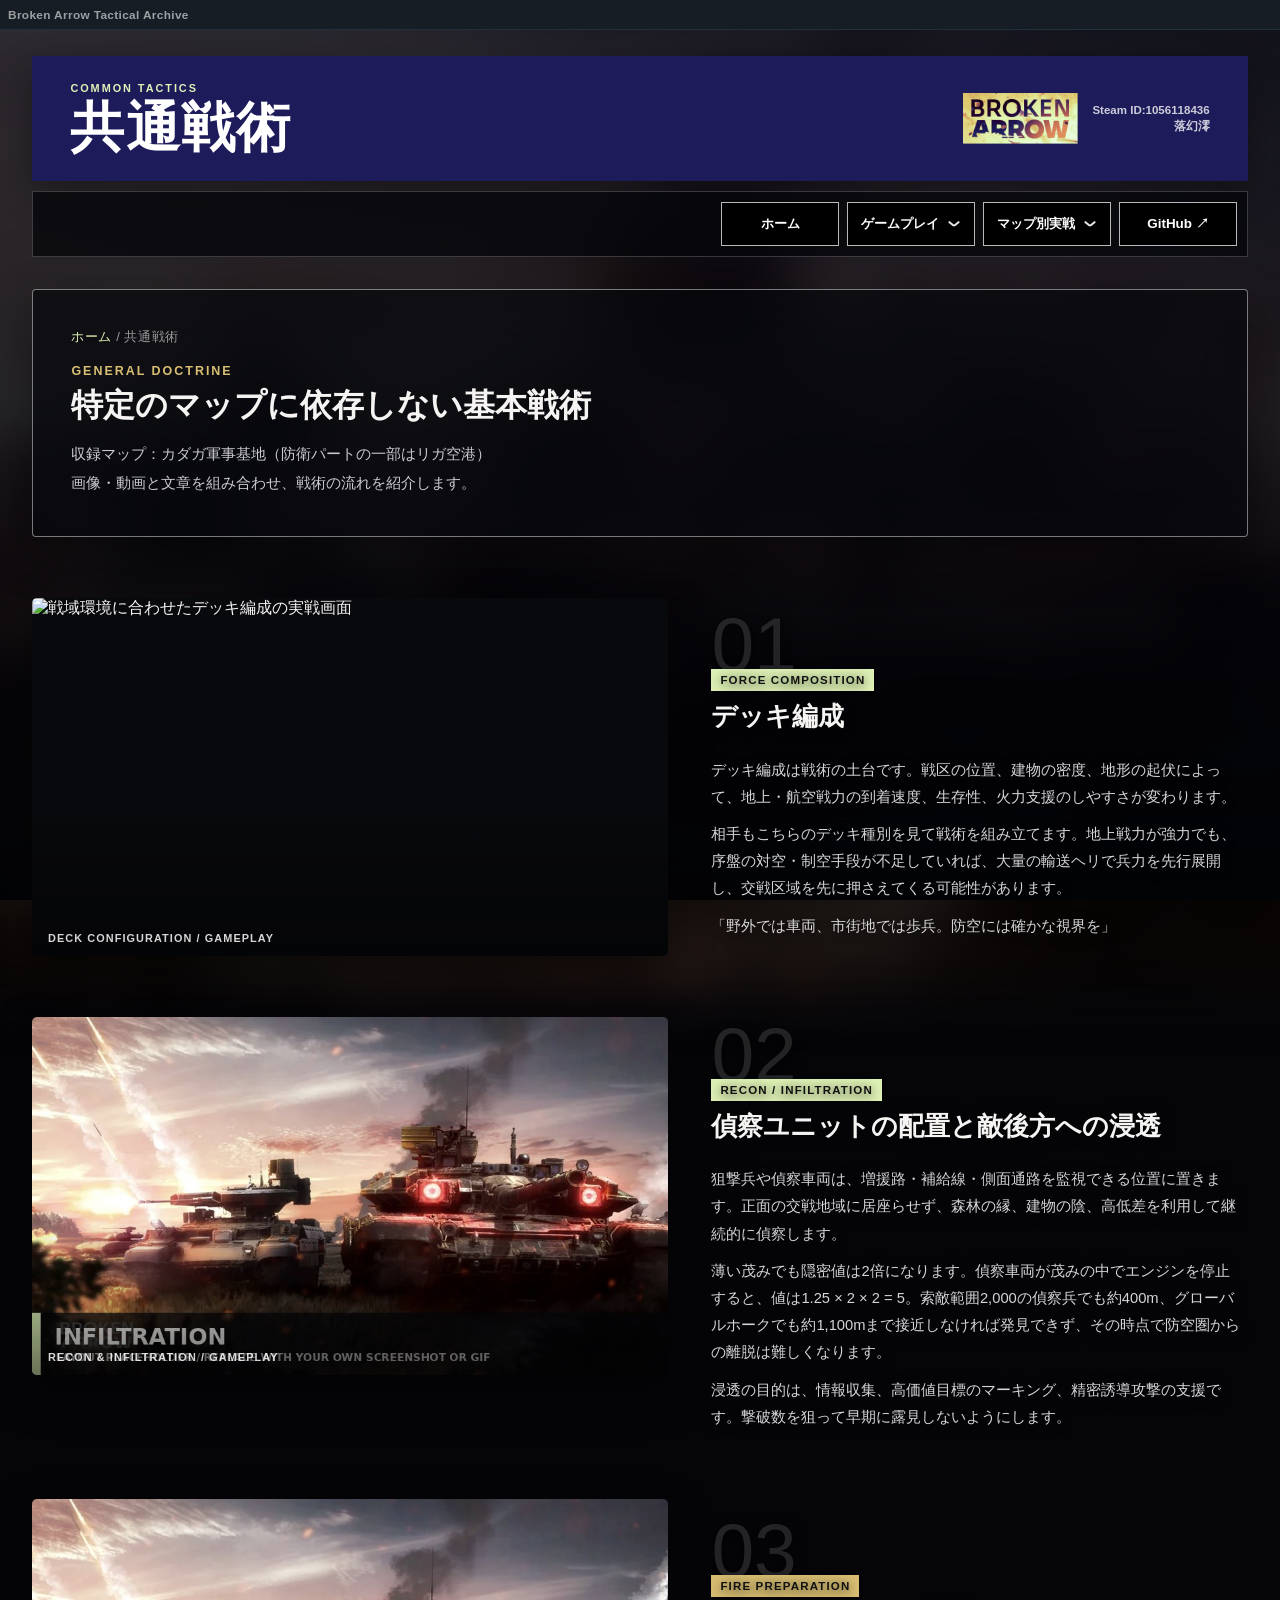
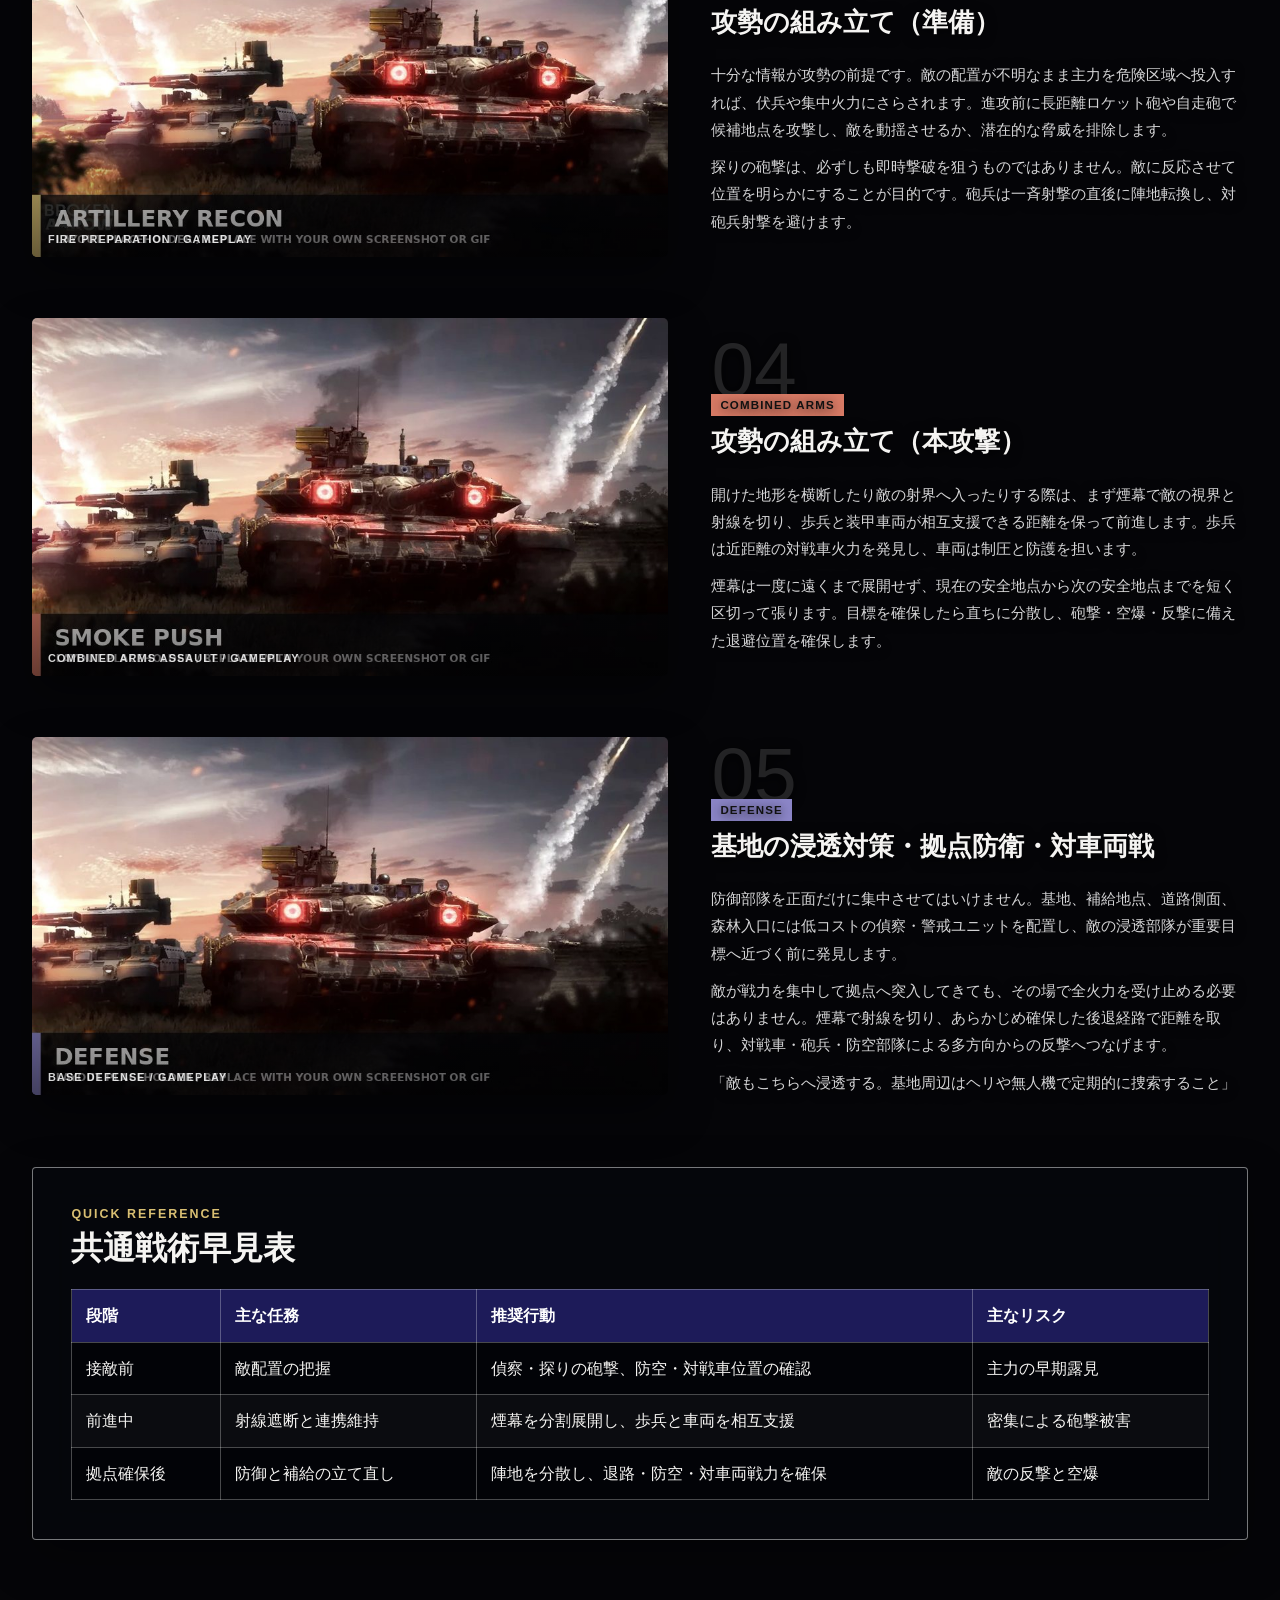
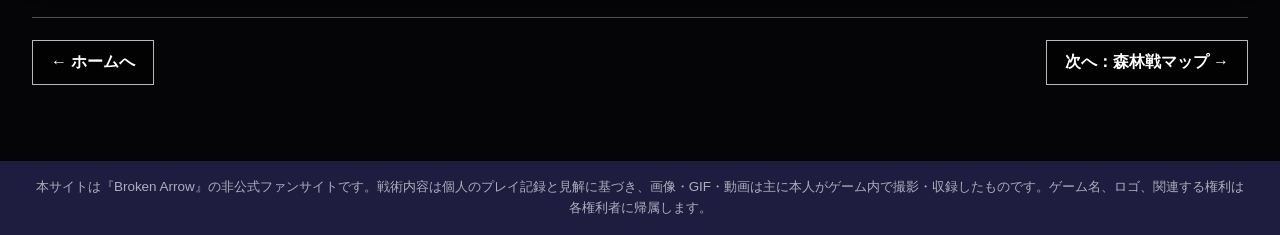
==== commit 2a37e6d8: "Update personal information in basics.html" ====
--- a/basics.html
+++ b/basics.html
@@ -10,7 +10,7 @@
         </div>
         <div class="manual-title-brand">
             <img src="images/index/broken-arrow-logo.png" alt="Broken Arrowのロゴ">
-            <p>PERSONAL GAMEPLAY NOTES<br>TACTICAL DEMO</p>
+            <p>Steam ID:1056118436<br>落幻澪</p>
         </div>
     </div>
 </header>
